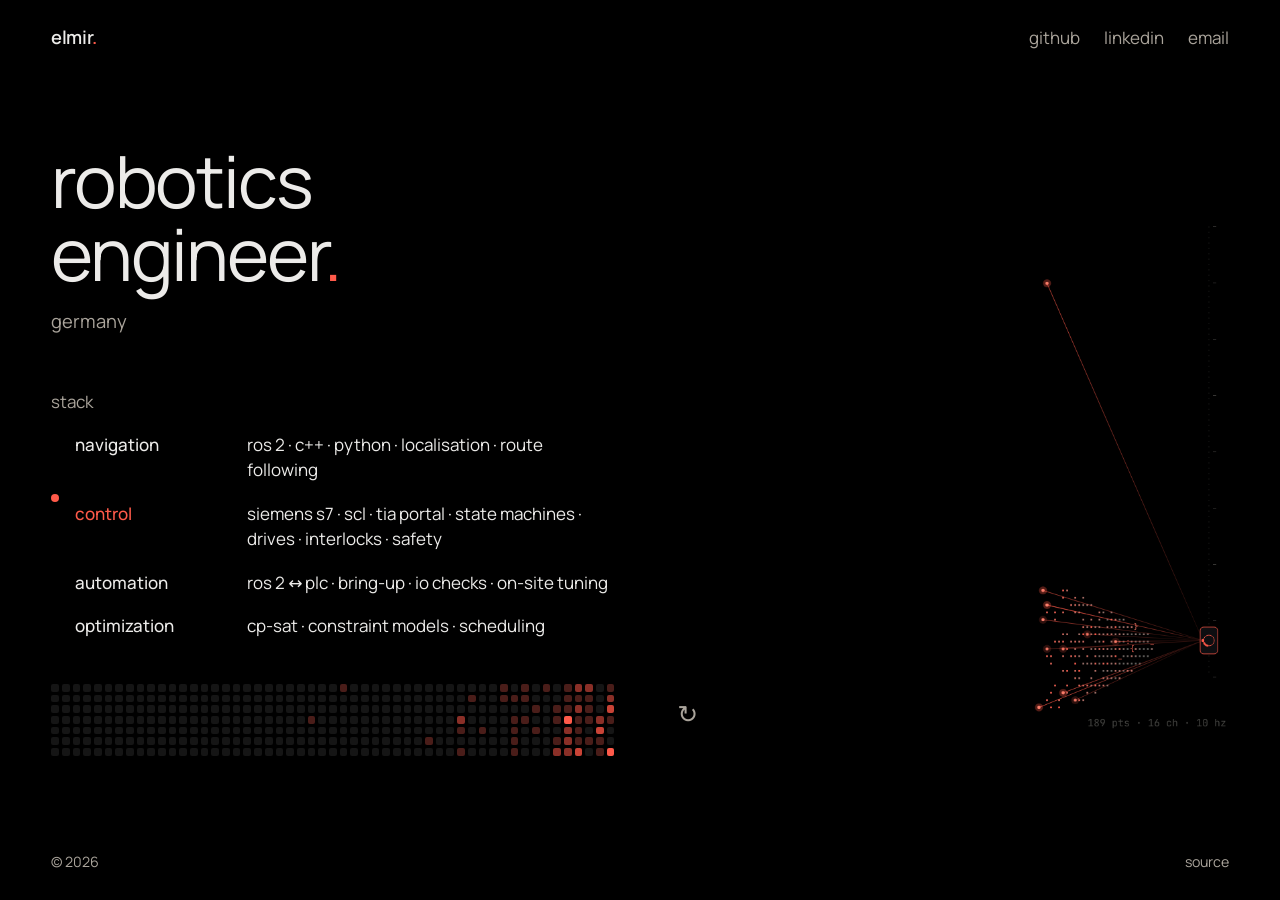
==== index.html @ 5cbb0022 "Update site" ====
<!doctype html>
<!--
      .-.     hi. you found the source.
     (o o)
     | O \    nothing clever in here, just one html file.
      \   \   press s to rescan the portrait.
       `~~~'
      bugs or job offers: smile0murr@gmail.com
-->
<html lang="en">
<head>
<meta charset="utf-8">
<meta name="viewport" content="width=device-width, initial-scale=1, viewport-fit=cover">
<title>elmir · robotics</title>
<meta name="description" content="Elmir. Robotics engineer in Germany.">
<meta name="theme-color" content="#000000">
<meta property="og:type" content="profile">
<meta property="og:title" content="elmir · robotics">
<meta property="og:description" content="Robotics engineer in Germany.">
<meta property="og:url" content="https://sa1ntsinner.github.io/">
<meta property="og:image" content="https://sa1ntsinner.github.io/og.png">
<meta name="twitter:card" content="summary_large_image">
<link rel="icon" href="favicon.svg" type="image/svg+xml">
<link rel="preconnect" href="https://fonts.googleapis.com">
<link rel="preconnect" href="https://fonts.gstatic.com" crossorigin>
<link rel="stylesheet" href="https://fonts.googleapis.com/css2?family=Manrope:wght@400;500;600&display=swap">
<link rel="stylesheet" href="https://fonts.googleapis.com/css2?family=JetBrains+Mono:wght@400;500&display=swap"> <!-- taste-skill-ignore: existing ASCII portrait glyphs only -->
<script>document.documentElement.classList.add('js')</script>
<style>
:root{
  color-scheme:dark;
  --bg:#000000;--band:#0c0c0c;--fg:#ecebe9;--muted:#aaa49b;
  --laser:#ff5a4a;--cell:#151515;
  --f:"Manrope",system-ui,sans-serif;
  --radius:20px;
  --ease:cubic-bezier(.2,.8,.2,1);
  --step-small:.8875rem;
  --step-body:1.0625rem;
  --step-lead:clamp(1.147rem,.689rem + .57vw,1.275rem);
  --step-sub:clamp(1.4rem,.84rem + .87vw,1.75rem);
  --step-head:clamp(1.75rem,1.05rem + 1.33vw,2.394rem);
  --step-display:clamp(2.75rem,.5rem + 5vw,6rem);
  --gutter:clamp(24px,4vw,56px);
}
*{box-sizing:border-box}
[hidden]{display:none!important}
html{background:var(--bg);scroll-behavior:smooth}
body{margin:0;background:var(--bg);color:var(--fg);font:400 var(--step-body)/1.5 var(--f);-webkit-font-smoothing:antialiased}
::selection{background:var(--laser);color:var(--bg)}
a{color:inherit;text-decoration:none}
button{font:inherit;color:inherit;cursor:pointer}
button,a{touch-action:manipulation}
:focus-visible{outline:2px solid var(--laser);outline-offset:4px;border-radius:4px}
.wrap{max-width:1680px;margin-inline:auto;padding-inline:var(--gutter)}
.sr-only{position:absolute;width:1px;height:1px;padding:0;overflow:hidden;clip:rect(0,0,0,0);white-space:nowrap}

/* header */
header{display:flex;justify-content:space-between;align-items:baseline;gap:24px;padding-block:24px}
header nav{display:flex;gap:24px}
header nav a,header nav button{border:0;background:none;padding:0;color:var(--muted);transition:color .18s}
header nav a:hover,header nav button:hover{color:var(--laser)}
.brand{font-weight:600;font-size:var(--step-lead);letter-spacing:-.02em}
.brand i{font-style:normal;color:var(--laser)}

/* one screen: header, then words left and portrait right, then footer */
.wrap{display:flex;flex-direction:column;min-height:100svh}
main{flex:1;display:flex}
.hero{flex:1;display:grid;grid-template-columns:minmax(0,1fr) minmax(0,1fr);align-items:center;gap:clamp(32px,4vw,96px)}
.hero-text{min-width:0}
h1{margin:0;font-weight:400;font-size:var(--step-display);line-height:.97;letter-spacing:-.031em}
h1 em{font-style:normal;color:var(--laser)}
.where{margin:16px 0 0;color:var(--muted);font-size:var(--step-lead)}
.portrait{position:relative;min-width:0;width:min(100%,calc(100svh - 216px));justify-self:end}
#ascii{display:block;width:100%;height:auto;aspect-ratio:1;cursor:crosshair;-webkit-tap-highlight-color:transparent}
.rescan{position:absolute;left:0;bottom:-8px;border:0;background:none;color:var(--muted);font-size:var(--step-sub);padding:8px 12px;transition:color .18s,transform .3s var(--ease)}
.rescan:hover{color:var(--laser);transform:rotate(-40deg)}

/* stack: the robot top to bottom; a red packet runs command down, feedback up */
#stack{margin-top:clamp(32px,6vh,72px)}
h2{margin:0 0 8px;font-weight:400;font-size:var(--step-body);color:var(--muted)}
.stack{position:relative;list-style:none;margin:0;padding:0 0 0 24px}
.stack::after{content:"";position:absolute;left:0;top:var(--y,0);width:8px;height:8px;border-radius:50%;background:var(--laser);transform:translateY(-50%)}
.stack li{display:grid;grid-template-columns:minmax(0,9.5rem) minmax(0,1fr);gap:20px;align-items:baseline;padding-block:clamp(5px,1vh,11px)}
.stack b{font-weight:500;transition:color .25s}
.stack li.on b,.stack li:hover b{color:var(--laser)}
/* contributions: one square per day, shade only */
.grid{display:grid;grid-template-rows:repeat(7,auto);grid-auto-flow:column;grid-auto-columns:minmax(0,1fr);gap:3px;margin-top:clamp(24px,4vh,48px)}
.grid i{aspect-ratio:1;border-radius:2px;background:var(--cell);opacity:0;transform:scale(.6);transition:opacity .4s,transform .5s var(--ease);transition-delay:calc(var(--d) * 9ms)}
.grid i[data-l="1"]{background:#4a1d19}.grid i[data-l="2"]{background:#8a2f27}.grid i[data-l="3"]{background:#c94336}.grid i[data-l="4"]{background:var(--laser)}
.grid.on i{opacity:1;transform:none}
footer{display:flex;justify-content:space-between;gap:16px;padding-block:24px 28px;font-size:var(--step-small);color:var(--muted)}
footer a:hover{color:var(--laser)}
.toast{position:fixed;left:50%;bottom:24px;transform:translateX(-50%);background:var(--fg);color:var(--bg);border-radius:999px;padding:12px 22px;max-width:calc(100% - 32px)}

/* entrance: set type */
.js [data-line]{display:block;transform:translateY(105%);transition:transform .9s var(--ease);transition-delay:calc(var(--i) * 110ms + 100ms)}
.line{display:block;overflow:hidden;padding-bottom:.16em;margin-bottom:-.12em}
.js [data-e]{opacity:0;transform:translateY(12px);transition:opacity .7s var(--ease),transform .7s var(--ease);transition-delay:.45s}
.js [data-e="action"]{transition-delay:.6s}
.js [data-e="picture"]{transform:none;transition-delay:.15s;transition-duration:1.2s}
.ready [data-line],.ready [data-e]{transform:none;opacity:1}

@media(max-width:900px){
  .hero{grid-template-columns:1fr;gap:8px}
  .portrait{order:-1;width:100%;max-width:520px;margin-inline:auto}
  .hero-text{padding-block:16px 32px}
}
@media(max-width:600px){
  .stack li{grid-template-columns:1fr;gap:2px;padding-block:8px}
  .grid{gap:2px}
}
@media(prefers-reduced-motion:reduce){
  *{transition:none!important;animation:none!important}html{scroll-behavior:auto}
  .js [data-line],.js [data-e]{transform:none;opacity:1}
  .stack::after{display:none}
}
@media print{
  @page{margin:16mm 18mm}
  :root{--fg:#000;--muted:#555;--laser:#000;--band:#fff}
  html,body{background:#fff!important;color:#000}
  .portrait,header nav,.grid,.toast,.rescan{display:none!important}
  .stack{padding:0}.stack::after{display:none}
  .wrap,main,.hero{display:block;min-height:0}
  .js [data-line],.js [data-e]{transform:none;opacity:1}
}
</style>
</head>
<body>
<div class="wrap">
  <header>
    <a class="brand" href="#top" aria-label="elmir, home">elmir<i>.</i></a>
    <nav aria-label="Links"><a href="https://github.com/sa1ntsinner" target="_blank" rel="noopener">github</a><a href="https://www.linkedin.com/in/elmir-mirzayev-563a821bb" target="_blank" rel="noopener">linkedin</a><button type="button" data-mail="smile0murr@gmail.com">email</button></nav>
  </header>

  <main id="top">
    <div class="hero" data-hero>
      <div class="hero-text">
        <h1><span class="line"><span data-line style="--i:0">robotics</span></span><span class="line"><span data-line style="--i:1">engineer<em>.</em></span></span></h1>
        <p class="where" data-e="lead">germany</p>
        <section id="stack" aria-labelledby="stack-title">
          <h2 id="stack-title">stack</h2>
          <ol class="stack" id="layers">
            <li><b>navigation</b><span>ros 2 · c++ · python · localisation · route following</span></li>
            <li><b>control</b><span>siemens s7 · scl · tia portal · state machines · drives · interlocks · safety</span></li>
            <li><b>automation</b><span>ros 2 ↔ plc · bring-up · io checks · on-site tuning</span></li>
            <li><b>optimization</b><span>cp-sat · constraint models · scheduling</span></li>
          </ol>
          <div class="grid" id="grid" role="img" aria-label="GitHub activity, last year" hidden></div>
        </section>
      </div>
      <div class="portrait" data-e="picture">
        <canvas id="ascii" width="840" height="840" role="img" aria-label="ASCII portrait of Elmir, drawn by a simulated lidar scan"></canvas>
        <button type="button" class="rescan" id="rescan" aria-label="Rescan portrait">↻</button>
      </div>
    </div>
  </main>

  <footer>
    <span>© 2026</span>
    <a href="https://github.com/sa1ntsinner/sa1ntsinner.github.io" target="_blank" rel="noopener">source</a>
  </footer>
</div>
<div class="toast" id="toast" role="status" hidden></div>

<script>
(() => {
  const reduce = matchMedia('(prefers-reduced-motion: reduce)').matches;
  const still = /still/.test(location.search);
  const freeze = +((/[?&]t=([\d.]+)/.exec(location.search) || [])[1] || 0);   // ?t=2 renders one scan frame, for screenshots
  const $ = id => document.getElementById(id);

  /* email: shown as text on copy, since mailto links are unreliable */
  let toastT;
  const toast = m => { const t = $('toast'); t.textContent = m; t.hidden = false; clearTimeout(toastT); toastT = setTimeout(() => t.hidden = true, 2200); };
  document.querySelectorAll('[data-mail]').forEach(b => b.addEventListener('click', e => {
    const a = e.currentTarget.dataset.mail;
    const done = () => toast(a + ' copied');
    try { navigator.clipboard.writeText(a).then(done, () => toast(a)); } catch (err) { toast(a); }
  }));

  /* ------------------------------------------------------------------
     portrait: an ink drawing turned into glyph classes
     a = skin, b = thin ink, c = heavier ink, d = solid ink (hair, shirt)
     ------------------------------------------------------------------ */
  const GRID = `                                                                                                                                
                                                                                                                                
                                                                                                                                
                                                            d      ddddddddd                                                    
                                                         dddddd  ddddccccddd        d                                           
                                                   d    dddddddddddddddddddddddddd dddd                                         
                                                 dddd dddddddddddddddddddddddddccbcddddd                                        
                                                  dddddddddddddddddddddddddddddddddddddd                                        
                                             dd  ddddddddddddddddddddddddddddddddddddddd d                                      
                                           dd dddddddddddddddddddddddddddddddddddddddddddd                                      
                                          ddddddddddddddddddddddddddddddddddddddddddddddd   ddd                                 
                                         dddddddddddddddddddddddddddddddddddddddddddddddddddddd                                 
                                      dddddddddddddddddddddddddddddddddddddddddddddddddddccdddc                                 
                                       ddddddddddddddddddddddddddddddddddddddcccddddddddddddddd                                 
                                     ddddddddddddddddddddccccddddddddcddddddddddddddddddddddd                                   
                                    ddddddddddddddddcbbbbbbaaaabbbaaaaabcdddcdddddddddddddddddd                                 
                                    ddddddddddddddbaaaaaaaaaaaaaaaaaaaaaaaabbbbaacdddddddddddd                                  
                                   dddddddddddddcbaaaaaaaaaaaaaaaaaaaaaaaaaaaaaaaaacddddddddddd                                 
                                   ddddddddddddddbaaaaaaaaaaaaaaaaaaaaaaaaaaaaaaaaaaabcdddddd                                   
                                   dddddddddddddcbaaaaaaaaaaaaaaaaaaaaaaaaaaaaaaaaaaaaaddddd                                    
                                   ddddddddddddddaaaaaaaaaaaaaaaaaaaaaaaaaaaaaaaaaaaaaacdddd                                    
                                  ddddddddddddddcaaaaaaaaaaaaaaaaaaaaaaaaaaaaaaaaaaaaaacdddd                                    
                                   ddddddddddddcaaaaabcccccccccbbbaaaaaaaaaaaaaaaaaaaaabdddd                                    
                                   dddddddddddcaaabcdddccddddddddddccbaaaaabbbbbbbaaaaabddd                                     
                                   ddddddddddcaaabcbbaaaaaaaabbbcccccaaaabdddddddddddcbaddd                                     
                                    dddddddddbaaaaaaaaaaaaaaaaaaaaaaaaaaabcccccccccccddcdd                                      
                                    dddddddddaaaaaaaabccdddddddcaaaaaaaabcaaaaaaaaaaaabcdd                                      
                                    dddddddddaaaaaaaccbcddddaabcbaaaaaaadaabcdddccbaaaabdd                                      
                                  ddcbabcdddcaaaaaaaaaaacccbaaaaaaaaaaaadabcddddcbcdcaacd                                       
                                  dcabbaabddbaaaaaaaaaaaaaaaaaaaaaaaaaaacbaabcccbaaacaacd                                       
                                 ddabbccbaabaaaaaaaaaaaaaaaaaaaaaaaaaaaabdaaaaaaaaaaaaadd                                       
                                 dcaaaabdbaaaaaaaaaaaaaaaaaaaaaaaaaaaaaaadcaaaaaaaaaaaadcdd                                     
                                 ddaaaacdcaaaaaaaaaaaaaaaaaaaaaaaaaaaaaaabdbaaaaaaaaaaadbcd                                     
                                 ddbaaaddaaaaaaaaaaaaaaaaaaaaaaaaaaaaaaaaacdaaaaaaaaaabdcdd                                     
                                  ddaaacdcaaaaaaaaaaaaaaaaaaaaaaaabccbaaacdcaaaaaaaaaabdcdd                                     
                                   dcaaaabbaaaaaaaaaaaaaaaaaaaaaaabbaaabddbaaaaaaaaaaaccbdd                                     
                                    dcaaaaaaaaaaaaaaaaaaaaaaaaaaaaaaaaaaaaaaaaaaaaaaabdbcd                                      
                                    ddcbbbccbaaaaaaaaaaaaaaaaaaaaaaaaaaaaaaaaaaaaaaaacdbd                                       
                                      dddddddaaaaaaaaaaaaaabbbabbbbbbaaaaaaaaaaaaaaaadbcd                                       
                                          dddbaaaaaaaaaaaaabcccccccccccdccbbbaaaaaaacbadd                                       
                                           ddcaaaaaaaaaaaaaaaaaaaaaaaaaaabbbaaaaaaabdcdd                                        
                                           dddbaaaaaaaaaaaaaaaaaabbbbbbaaaaaaaaaaaacdd                                          
                                           ddddbaaaaaaaaaaaaaaaaaaabbbbaaaaaaaaaaacd                                            
                                           ddbcdcaaaaaaaaaaaaaaaaaaaaaaaaaaaaaaaabd                                             
                                           ddbabcdbaaaaaaaaaaaaaaaaaaaaaaaaaaaaacd                                              
                                           ddbaaacddcbaaaaaaaaaaaaaaaaaaaaaaaabdd                                               
                                           ddbaaaabdddcbaaabaaaaaaaaaaaaaaaabcdd                                                
                                           ddcaaaaaacddddccbbabaaaaaaabababcdbcd                                                
                                            dcaaaaaaabdddddddcccbaababbccdcbaacd                                                
                                            dcaaaaaaaaacddddddddddddddddcbaaaacd                                                
                                            dcaaaaaaaaaaacdddddddddddcbaaaaaaacdd                                               
                                            dcaaaaaaaaaaaaacddddddcbaaaaaaaaaabdd                                               
                                            dcaaaaaaaaaaaaaaaabbaaaaaaaaaaaaaabdd                                               
                                           ddcaaaaaaaaaaaaaaaaaaaaaaaaaaaaaaaaacddddd                                           
                                        dddcdbaaaaaaaaaaaaaaaaaaaaaaaaaaaaaaaaaabcdddddd                                        
                                    ddddddbadaaaaaaaaaaaaaaaaaaaaaaaaaaaaaaaaaaaaaabdddddddd                                    
                                 ddddddddcaabaaaaaaaaaaaaaaaaaaaaaaaaaaaaaaaaaaaaaacdddddddddddd                                
                              ddddddddddddaaaaaaaaaaaaaaaaaaaaaaaaaaaaaaaaaaaaaaaacddddddddddddddddd                            
                          ddddddddddddddddcaaaaaaaaaaaaaaaaaaaaaaaaaaaaaaaaaaaaabddddddddddddddddddddddd                        
                       ddddddddddddddddddddcaaaaaaaaaaaaaaaaaaaaaaaaaaaaaaaaaabcddddddddddddddddddddddddddd                     
                    dddddddddddddddddddddddddbaaaaaaaaaaaaaaaaaaaaaaaaaaaaaabcddddddddddddddddddddddddddddddddd                 
                dddddddddddddddddddddddddddddddcbaaaaaaaaaaaaaaaaaaaaaaaabcddddddddddddddddddddddddddddddddddddddd              
             dddddddddddddddddddddddddddddddddddddcbbaaaaaaaaaaaaaabbccdddddddddddddddddddddddddddddddddddddddddddddd           
           dddddddddddddddddddddddddddddddddddddddddddddccccccccdddddddddddddddddddddddddddddddddddddddddddddddddddddddd        
         dddddddddddddddddddddddddddddddddddddddddddddddddddddddddddddddddddddddddddddddddddddddddddddddddddddddddddddddd       
       dddddddddddddddddddddddddddddddddddddddddddddddddddddddddddddddddddddddddddddddddddddddddddddddddddddddddddddddddd       
       ddddddddddddddddddddddddddddddddddddddddddddddddddddddddddddddddddddddddddddddddddddddddddddddddddddddddddddddddd        
         ddddddddddddddddddddddddddddddddddddddddddddddddddddddddddddddddddddddddddddddddddddddddddddddddddddddddddddd          
          dddddddddddddddddddddddddddddddddddddddddddddddddddddddddddddddddddddddddddddddddddddddddddddddddddddddddd            
             dddddddddddddddddddddddddddddddddddddddddddddddddddddddddddddddddddddddddddddddddddddddddddddddddddd               
               ddddddddddddddddddddddddddddddddddddddddddddddddddddddddddddddddddddddddddddddddddddddddddddddd                  
                  ddddddddddddddddddddddddddddddddddddddddddddddddddddddddddddddddddddddddddddddddddddddddd                     
                     ddddddddddddddddddddddddddddddddddddddddddddddddddddddddddddddddddddddddddddddddddd                        
                         ddddddddddddddddddddddddddddddddddddddddddddddddddddddddddddddddddddddddddd                            
                              dddddddddddddddddddddddddddddddddddddddddddddddddddddddddddddddd                                  
                                    dddddddddddddddddddddddddddddddddddddddddddddddddddd                                        
                                             dddddddddddddddddddddddddddddddddd                                                 `.split('\n');
  const ROWS = GRID.length, COLS = GRID[0].length;
  const SET = { a: '@#%&$8B0QWMNg', b: '+=*o?ci7tjl1', c: ':;~-<>!^"\'', d: '/\\|(){}[]?_-<>~;:il!' };
  const COLOR = { a: [236, 232, 223], b: [92, 89, 83], c: [62, 60, 56], d: [104, 100, 93] };
  const LASER = [255, 90, 74];
  let seed = 11;
  const rnd = () => (seed = (seed * 16807) % 2147483647) / 2147483647;

  const cells = [];
  for (let r = 0; r < ROWS; r++) for (let c = 0; c < COLS; c++) {
    const k = GRID[r][c];
    if (k !== ' ') cells.push({ r, c, k, ch: SET[k][Math.floor(rnd() * SET[k].length)], hit: Infinity, done: Infinity });
  }
  const minC = Math.min(...cells.map(e => e.c)), maxC = Math.max(...cells.map(e => e.c));

  const cv = $('ascii'), ctx = cv.getContext('2d');
  const W = cv.width, H = cv.height;
  const PAD_R = 70;                         // room on the right for the scanner and its rail
  const cw = (W - PAD_R) / COLS, chH = H / ROWS;
  const X0 = 0;
  const FONT = `500 ${Math.round(chH * 1.02)}px "JetBrains Mono", ui-monospace, monospace`; // taste-skill-ignore: existing ASCII portrait uses fixed-width glyphs
  const SMALL = `400 15px "JetBrains Mono", ui-monospace, monospace`; // taste-skill-ignore: sensor readout within the existing canvas asset
  const sheen = (r, c) => { const t = (c / COLS) * .7 + (r / ROWS) * .3; return [Math.round(-14 + 22 * t), Math.round(-4 + 6 * t), Math.round(16 - 26 * t)]; };
  const cx = e => X0 + (e.c + .5) * cw, cy = e => (e.r + .5) * chH;

  // scanner: a spinning unit that rides a vertical rail on the right
  const RAIL_X = W - 30, RAIL_Y0 = H * .1, RAIL_Y1 = H * .9;
  const unit = { y: H * .45, spin: 0 };


  /* the scan plan: raster the face from right to left in vertical bands.
     every cell gets a time when a beam first hits it (a red point appears),
     then it settles into its glyph once the reconstruction pass reaches it. */
  const SCAN = 4.2, SETTLE = .55;
  function plan() {
    for (const e of cells) {
      const u = 1 - (e.c - minC) / (maxC - minC + 1);           // 0 at the right edge
      e.hit = u * SCAN * .86 + rnd() * SCAN * .14;
      e.done = e.hit + SETTLE + rnd() * .35;
    }
  }

  function drawScanner(t, active) {
    ctx.save();
    // rail
    ctx.strokeStyle = 'rgba(230,227,220,.12)'; ctx.lineWidth = 1; ctx.setLineDash([2, 6]);
    ctx.beginPath(); ctx.moveTo(RAIL_X, RAIL_Y0); ctx.lineTo(RAIL_X, RAIL_Y1); ctx.stroke(); ctx.setLineDash([]);
    ctx.fillStyle = 'rgba(230,227,220,.25)';
    for (let y = RAIL_Y0; y <= RAIL_Y1 + 1; y += (RAIL_Y1 - RAIL_Y0) / 8) ctx.fillRect(RAIL_X + 6, y, 5, 1);
    // body
    const y = unit.y;
    ctx.fillStyle = '#0e0e11'; ctx.strokeStyle = active ? 'rgba(255,90,74,.9)' : 'rgba(230,227,220,.35)';
    ctx.beginPath(); ctx.roundRect ? ctx.roundRect(RAIL_X - 13, y - 20, 26, 40, 5) : ctx.rect(RAIL_X - 13, y - 20, 26, 40); ctx.fill(); ctx.stroke();
    // spinning head
    ctx.beginPath(); ctx.arc(RAIL_X, y, 8, 0, Math.PI * 2); ctx.stroke();
    ctx.beginPath(); ctx.arc(RAIL_X, y, 8, unit.spin, unit.spin + 1.1); ctx.lineWidth = 3; ctx.stroke(); ctx.lineWidth = 1;
    ctx.fillStyle = active ? 'rgb(255,90,74)' : 'rgba(230,227,220,.5)';
    ctx.beginPath(); ctx.arc(RAIL_X - 9, y, 2.2, 0, Math.PI * 2); ctx.fill();
    ctx.restore();
  }

  function glyphColor(e, hot) {
    let col = COLOR[e.k];
    if (e.k === 'a') { const s = sheen(e.r, e.c); col = [col[0] + s[0], col[1] + s[1], col[2] + s[2]]; }
    if (hot > .01) col = col.map((v, i) => Math.round(v + (LASER[i] - v) * hot));
    return `rgb(${col[0]},${col[1]},${col[2]})`;
  }

  /* probe: point at the face and the scanner ranges that spot.
     inside a small lens the glyphs fall back to the raw point cloud underneath. */
  const LR = 74;
  const skin = cells.filter(e => e.k === 'a');
  const FX = skin.reduce((s, e) => s + cx(e), 0) / skin.length, FY = skin.reduce((s, e) => s + cy(e), 0) / skin.length * .92;
  const FR = Math.max(...skin.map(e => Math.hypot(cx(e) - FX, cy(e) - FY)));
  const range = e => .58 + .2 * Math.min(1, Math.hypot(cx(e) - FX, cy(e) - FY) / FR) ** 2 + (e.k === 'd' ? .03 : 0);
  const INT = { a: 214, b: 132, c: 88, d: 61 };
  let probe = null, sweepY = null;
  function lens(e) {
    if (!probe || scanning) return false;
    const d = Math.hypot(cx(e) - probe.x, cy(e) - probe.y);
    if (d > LR) return false;
    // near returns read brighter and bigger, like an intensity-coloured cloud
    const near = 1 - (range(e) - .58) / .23, fade = 1 - (d / LR) ** 3;
    const k = INT[e.k] / 214;
    ctx.fillStyle = `rgba(${Math.round(150 + 105 * near)},${Math.round(70 + 150 * k * near)},${Math.round(60 + 140 * k * near)},${(.35 + .65 * k) * fade})`;
    const r = .8 + 1.4 * k * near;
    ctx.fillRect(cx(e) - r, cy(e) - r, r * 2, r * 2);
    return true;
  }
  function drawProbe() {
    const { x, y } = probe;
    let best = null, bd = 1e9;
    for (const e of cells) { const d = (cx(e) - x) ** 2 + (cy(e) - y) ** 2; if (d < bd) { bd = d; best = e; } }
    const hitE = bd < (cw * 2.5) ** 2 ? best : null;
    ctx.save();
    ctx.strokeStyle = 'rgba(230,227,220,.16)'; ctx.setLineDash([2, 5]);
    ctx.beginPath(); ctx.arc(x, y, LR, 0, Math.PI * 2); ctx.stroke(); ctx.setLineDash([]);
    const hx = RAIL_X - 9, hy = unit.y;
    const g = ctx.createLinearGradient(hx, hy, x, y);
    g.addColorStop(0, 'rgba(255,90,74,.08)'); g.addColorStop(1, `rgba(255,90,74,${hitE ? .85 : .25})`);
    ctx.strokeStyle = g; ctx.beginPath(); ctx.moveTo(hx, hy); ctx.lineTo(x, y); ctx.stroke();
    ctx.strokeStyle = hitE ? 'rgba(255,90,74,.9)' : 'rgba(230,227,220,.4)';
    ctx.beginPath(); ctx.moveTo(x - 9, y); ctx.lineTo(x - 3, y); ctx.moveTo(x + 3, y); ctx.lineTo(x + 9, y);
    ctx.moveTo(x, y - 9); ctx.lineTo(x, y - 3); ctx.moveTo(x, y + 3); ctx.lineTo(x, y + 9); ctx.stroke();
    ctx.restore();
    probe.hud = hitE ? `range ${range(hitE).toFixed(3)} m · int ${INT[hitE.k] + ((hitE.r * 7 + hitE.c * 13) % 17) - 8}` : 'no return';
  }

  let hud = '';
  function draw(t, beams) {
    ctx.clearRect(0, 0, W, H);
    ctx.font = FONT; ctx.textBaseline = 'top';
    let pts = 0;
    for (const e of cells) {
      if (t < e.hit) continue;
      pts++;
      if (t < e.done) {
        // point cloud stage: a laser return, cooling from red to bone
        const k = Math.min(1, (t - e.hit) / SETTLE);
        const a = 1 - k * .55;
        ctx.fillStyle = `rgba(${Math.round(255 - 30 * k)},${Math.round(90 + 130 * k)},${Math.round(74 + 140 * k)},${a})`;
        ctx.fillRect(cx(e) - 1.3, cy(e) - 1.3, 2.6, 2.6);
      } else {
        const hot = Math.max(0, 1 - (t - e.done) / .45, e.flash ? 1 - (performance.now() - e.flash) / 600 : 0);
        if (lens(e)) continue;
        ctx.fillStyle = glyphColor(e, hot * .8);
        ctx.fillText(e.ch, X0 + e.c * cw, e.r * chH);
      }
    }
    if (probe && !scanning) drawProbe();
    if (sweepY !== null) {
      const g = ctx.createLinearGradient(0, sweepY - 14, 0, sweepY);
      g.addColorStop(0, 'rgba(255,90,74,0)'); g.addColorStop(1, 'rgba(255,90,74,.22)');
      ctx.fillStyle = g; ctx.fillRect(0, sweepY - 14, RAIL_X - 14, 14);
      ctx.fillStyle = 'rgba(255,90,74,.55)'; ctx.fillRect(0, sweepY, RAIL_X - 14, 1);
    }
    // beams: a vertical fan of channels from the scanner head to this frame's returns
    if (beams && beams.length) {
      const hx = RAIL_X - 9, hy = unit.y;
      for (const b of beams) {
        const g = ctx.createLinearGradient(hx, hy, b.x, b.y);
        g.addColorStop(0, 'rgba(255,90,74,.05)'); g.addColorStop(1, `rgba(255,90,74,${b.a})`);
        ctx.strokeStyle = g; ctx.lineWidth = 1;
        ctx.beginPath(); ctx.moveTo(hx, hy); ctx.lineTo(b.x, b.y); ctx.stroke();
        ctx.fillStyle = `rgba(255,140,120,${Math.min(1, b.a + .3)})`;
        ctx.beginPath(); ctx.arc(b.x, b.y, 2.4, 0, Math.PI * 2); ctx.fill();
        ctx.fillStyle = 'rgba(255,90,74,.18)';
        ctx.beginPath(); ctx.arc(b.x, b.y, 6, 0, Math.PI * 2); ctx.fill();
      }
    }
    drawScanner(t, !!(beams && beams.length));
    // readout
    ctx.font = SMALL; ctx.fillStyle = 'rgba(230,227,220,.3)'; ctx.textAlign = 'right';
    ctx.fillText((probe && !scanning && probe.hud) || hud || `${pts.toLocaleString('en-US')} pts`, W - 4, H - 22);
    ctx.textAlign = 'left';
  }

  let anim = 0, scanning = false, t0 = 0, lastNow = 0;
  function scan() {
    cancelAnimationFrame(anim); cancelAnimationFrame(sweepRaf); clearTimeout(idleT); sweepY = null;
    if (reduce || still) { cells.forEach(e => { e.hit = 0; e.done = 0; }); hud = `${cells.length.toLocaleString('en-US')} pts · 16 ch`; draw(99, null); return; }
    plan(); scanning = true; t0 = performance.now(); lastNow = t0;
    const END = Math.max(...cells.map(e => e.done)) + .5;
    const step = now => {
      const t = freeze ? freeze : (now - t0) / 1000, dt = Math.min(.05, (now - lastNow) / 1000); lastNow = now;
      unit.spin += freeze ? 2 : dt * 22;
      // this frame's returns: cells whose first hit falls in the last few frames
      const fresh = cells.filter(e => e.hit <= t && e.hit > t - .07);
      const beams = [];
      for (let i = 0; i < Math.min(16, fresh.length); i++) {
        const e = fresh[Math.floor(rnd() * fresh.length)];
        beams.push({ x: cx(e), y: cy(e), a: .3 + rnd() * .5 });
      }
      if (beams.length) { const my = beams.reduce((s, b) => s + b.y, 0) / beams.length; unit.y += (Math.max(RAIL_Y0 + 20, Math.min(RAIL_Y1 - 20, my)) - unit.y) * .18; }
      const shown = cells.reduce((s, e) => s + (e.hit <= t), 0);
      hud = t < SCAN ? `${shown.toLocaleString('en-US')} pts · 16 ch · 10 hz` : (t < END ? 'reconstructing' : `${cells.length.toLocaleString('en-US')} pts · 16 ch`);
      draw(t, t < SCAN + .1 ? beams : null);
      if (freeze) { unit.y = Math.max(RAIL_Y0 + 20, Math.min(RAIL_Y1 - 20, beams.length ? beams.reduce((q, x) => q + x.y, 0) / beams.length : unit.y)); draw(t, beams); return; }
      if (t < END) anim = requestAnimationFrame(step);
      else { scanning = false; idle(); }
    };
    anim = requestAnimationFrame(step);
  }

  // at rest: every few seconds one thin line sweeps down and re-reads the rows it passes
  let idleT = 0, sweepRaf = 0;
  function idle() {
    clearTimeout(idleT);
    if (reduce || still) return;
    idleT = setTimeout(sweep, 7000 + rnd() * 5000);
  }
  function sweep() {
    if (scanning || document.hidden || probe) return idle();
    const s0 = performance.now(), DUR = 2600;
    let row = -1;
    const step = now => {
      if (scanning) { sweepY = null; return; }
      const u = Math.min(1, (now - s0) / DUR);
      sweepY = H * (.04 + .92 * u);
      unit.y += (Math.max(RAIL_Y0 + 20, Math.min(RAIL_Y1 - 20, sweepY)) - unit.y) * .2;
      unit.spin += .35;
      const r = Math.floor(sweepY / chH);
      for (let rr = row + 1; rr <= r; rr++) for (const e of cells) if (e.r === rr && rnd() < .55) { e.ch = SET[e.k][Math.floor(rnd() * SET[e.k].length)]; e.flash = now; }
      row = r;
      draw(999, null);
      if (u < 1) sweepRaf = requestAnimationFrame(step);
      else { sweepY = null; setTimeout(() => draw(999, null), 650); idle(); }
    };
    sweepRaf = requestAnimationFrame(step);
  }

  let followRaf = 0;
  const follow = () => {
    if (!probe || scanning) return;
    const ty = Math.max(RAIL_Y0 + 20, Math.min(RAIL_Y1 - 20, probe.y));
    unit.y += (ty - unit.y) * (reduce ? 1 : .25); unit.spin += .4;
    draw(999, null);
    if (Math.abs(ty - unit.y) > .5) followRaf = requestAnimationFrame(follow);
  };
  // mouse: the probe follows the cursor. touch has no hover, so a tap pins it for a few seconds.
  // a click never rescans: that is what the rescan chip and the s key are for.
  let unpin = 0;
  const aim = e => {
    const b = cv.getBoundingClientRect();
    probe = { x: (e.clientX - b.left) / b.width * W, y: (e.clientY - b.top) / b.height * H };
    if (scanning) return;
    cancelAnimationFrame(sweepRaf); sweepY = null;
    cancelAnimationFrame(followRaf); followRaf = requestAnimationFrame(follow);
  };
  const release = () => { probe = null; if (!scanning) { draw(999, null); idle(); } };
  cv.addEventListener('pointermove', e => { if (e.pointerType === 'mouse') aim(e); });
  cv.addEventListener('pointerdown', e => {
    aim(e);
    clearTimeout(unpin);
    if (e.pointerType !== 'mouse') unpin = setTimeout(release, 3500);
  });
  cv.addEventListener('pointerleave', e => { if (e.pointerType === 'mouse') release(); });
  $('rescan').addEventListener('click', scan);
  addEventListener('keydown', e => { if (e.key === 's' && !e.metaKey && !e.ctrlKey && !e.altKey && !/input|textarea/i.test(e.target.tagName)) scan(); });
  // coming back after a while: take a fresh scan
  let hiddenAt = 0;
  document.addEventListener('visibilitychange', () => {
    if (document.hidden) hiddenAt = Date.now();
    else if (hiddenAt && Date.now() - hiddenAt > 60000 && cv.getBoundingClientRect().bottom > 0) scan();
  });

  // complete at rest first, then scan once the font is in
  cells.forEach(e => { e.hit = 0; e.done = 0; });
  hud = `${cells.length.toLocaleString('en-US')} pts · 16 ch`;
  draw(999, null);
  (document.fonts ? document.fonts.ready : Promise.resolve()).then(() => { draw(999, null); freeze ? scan() : setTimeout(scan, 300); });

  /* entrance: lines rise once the page is in */
  requestAnimationFrame(() => requestAnimationFrame(() => document.documentElement.classList.add('ready')));

  console.log('%c  elmir.  %c hi. press s on the page to rescan the portrait.\n\n  bugs or job offers: smile0murr@gmail.com',
    'background:#ff5a4a;color:#000000;font:500 12px monospace', 'color:#a9a59c;font:12px monospace');

  /* signal packet: command runs down the stack, feedback back up; lights the layer it passes */
  const stack = $('layers'), layers = [...stack.children];
  if (!reduce && !still) {
    const t0 = performance.now(), PERIOD = 7000;
    const tick = now => {
      const u = ((now - t0) % PERIOD) / PERIOD, s = u < .5 ? u * 2 : 2 - u * 2;   // 0 to 1 and back
      const k = s * s * (3 - 2 * s), y = k * stack.offsetHeight;
      stack.style.setProperty('--y', y + 'px');
      layers.forEach(li => li.classList.toggle('on', y >= li.offsetTop && y < li.offsetTop + li.offsetHeight));
      requestAnimationFrame(tick);
    };
    requestAnimationFrame(tick);
  }

  /* github activity: shade per day, no counts; squares pop in on a diagonal */
  fetch('data/activity.json', { cache: 'no-store' }).then(r => { if (!r.ok) throw 0; return r.json(); }).then(j => {
    const grid = $('grid');
    [...j.levels].forEach((l, i) => {
      const el = document.createElement('i');
      el.dataset.l = l; el.style.setProperty('--d', Math.floor(i / 7) + i % 7);
      grid.append(el);
    });
    grid.hidden = false;
    const show = () => grid.classList.add('on');
    if (reduce || still || !('IntersectionObserver' in window)) show();
    else new IntersectionObserver((es, o) => { if (es.some(e => e.isIntersecting)) { show(); o.disconnect(); } }, { threshold: .3 }).observe(grid);
  }).catch(() => {});
})();
</script>
</body>
</html>
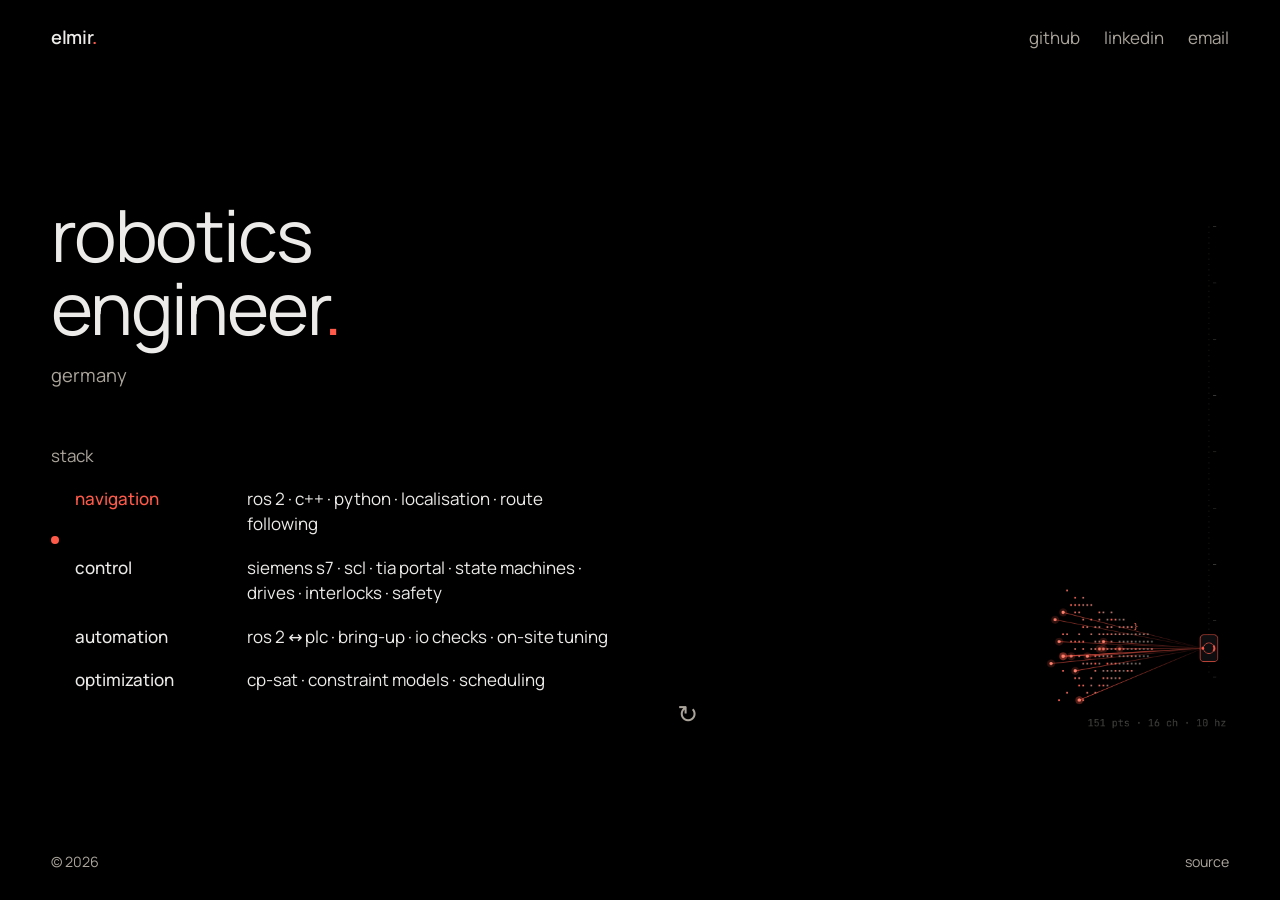
==== commit f5a9fe01: "Update site" ====
--- a/index.html
+++ b/index.html
@@ -531,9 +531,9 @@
   }
 
   /* github activity: shade per day, no counts; squares pop in on a diagonal */
-  fetch('data/activity.json', { cache: 'no-store' }).then(r => { if (!r.ok) throw 0; return r.json(); }).then(j => {
+  fetch('https://github-contributions-api.jogruber.de/v4/sa1ntsinner?y=last').then(r => { if (!r.ok) throw 0; return r.json(); }).then(j => {
     const grid = $('grid');
-    [...j.levels].forEach((l, i) => {
+    j.contributions.forEach(({ level: l }, i) => {
       const el = document.createElement('i');
       el.dataset.l = l; el.style.setProperty('--d', Math.floor(i / 7) + i % 7);
       grid.append(el);
